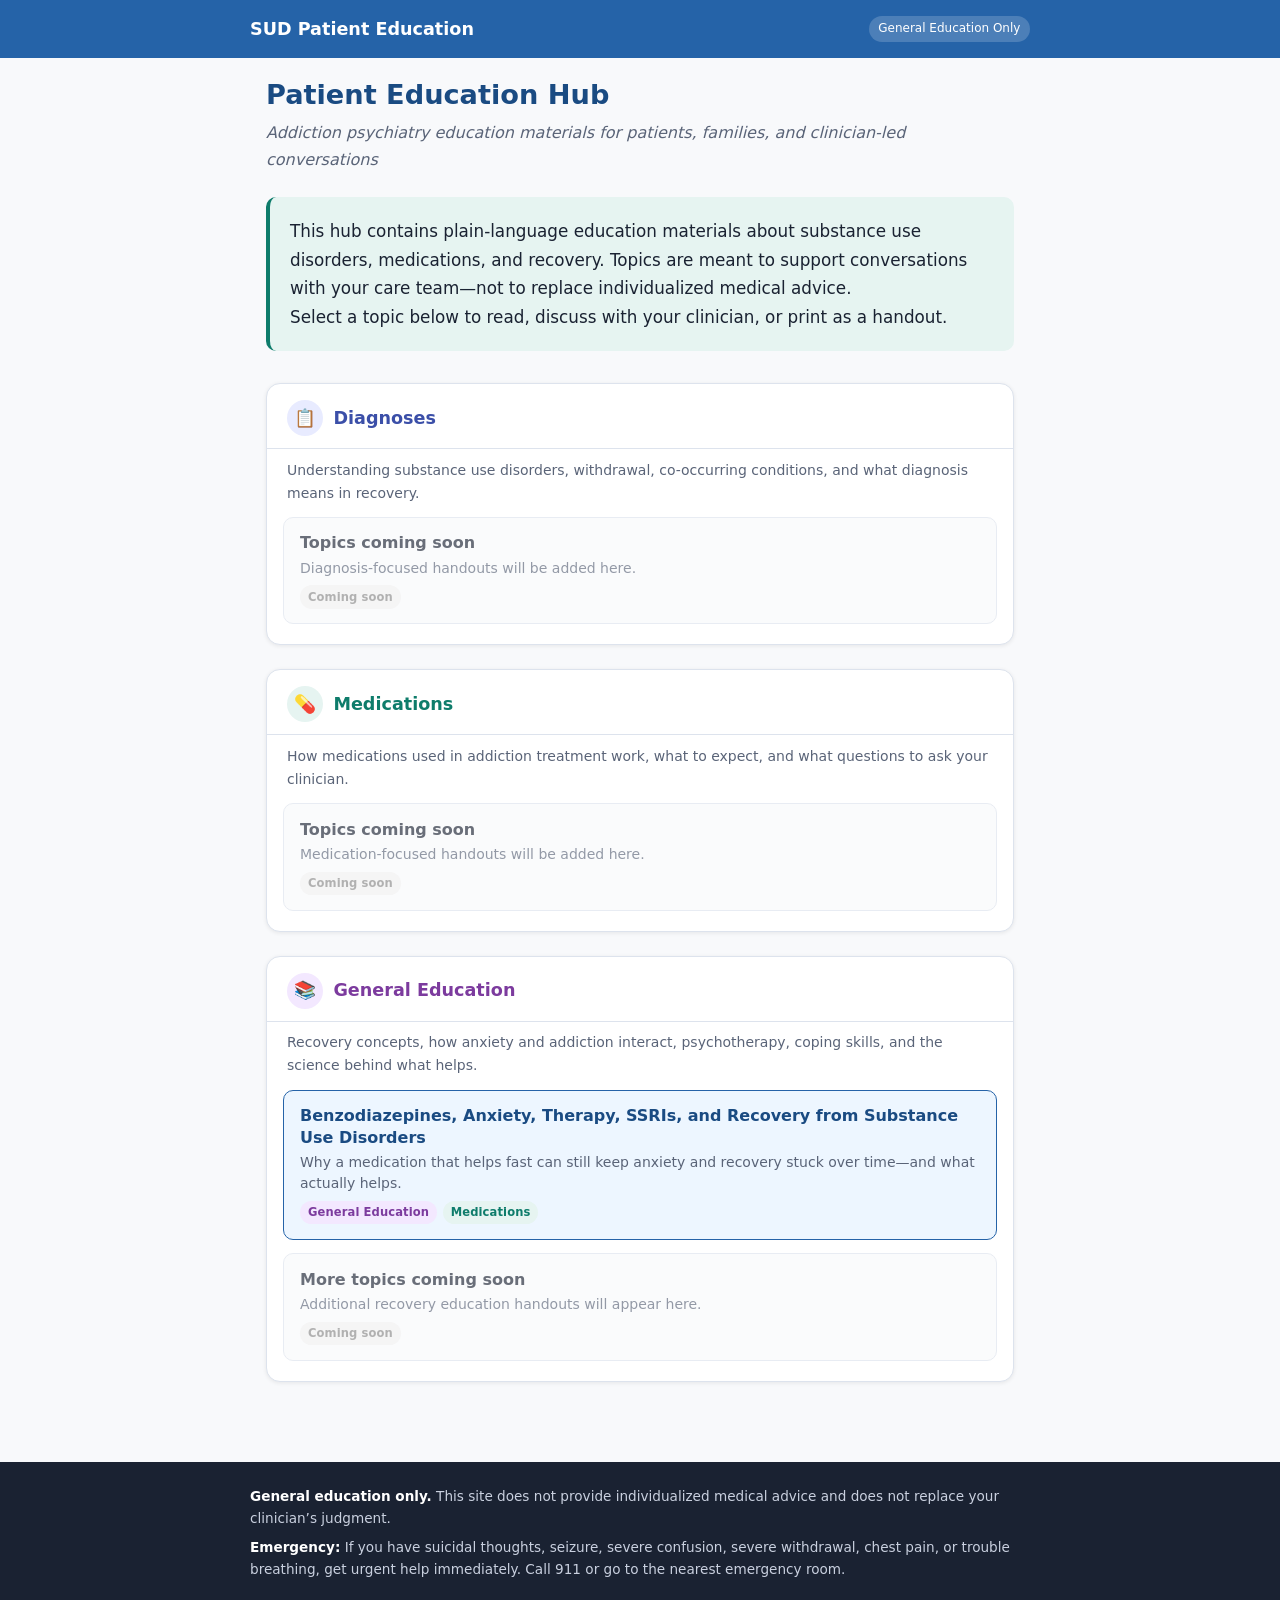
==== index.html @ 88c49a7f "Initial build: hub page, benzo/anxiety topic page, SVG diagrams, CSS, JS" ====
<!DOCTYPE html>
<html lang="en">
<head>
  <meta charset="UTF-8"/>
  <meta name="viewport" content="width=device-width, initial-scale=1.0"/>
  <title>Patient Education Hub | SUD &amp; Addiction Psychiatry</title>
  <meta name="description" content="Patient education hub for addiction psychiatry topics, medications, diagnoses, and recovery-focused handouts."/>
  <link rel="stylesheet" href="assets/css/styles.css"/>
  <link rel="stylesheet" href="assets/css/print.css"/>
</head>
<body>
  <a href="#main-content" class="skip-link">Skip to main content</a>

  <header class="site-header" role="banner">
    <div class="site-header__inner">
      <div class="site-header__title">
        <a href="index.html">SUD Patient Education</a>
      </div>
      <span class="site-header__badge">General Education Only</span>
    </div>
  </header>

  <main id="main-content" class="page-wrapper">
    <div class="page-title-block">
      <h1>Patient Education Hub</h1>
      <p class="page-subtitle">Addiction psychiatry education materials for patients, families, and clinician-led conversations</p>
    </div>

    <div class="hub-intro">
      <p>This hub contains plain-language education materials about substance use disorders, medications, and recovery.
         Topics are meant to support conversations with your care team&mdash;not to replace individualized medical advice.</p>
      <p>Select a topic below to read, discuss with your clinician, or print as a handout.</p>
    </div>

    <div class="hub-categories">

      <!-- Diagnoses -->
      <section class="hub-category hub-category--diag" aria-labelledby="cat-diag">
        <div class="hub-category__header">
          <div class="hub-category__icon" aria-hidden="true">&#x1F4CB;</div>
          <h2 class="hub-category__title" id="cat-diag">Diagnoses</h2>
        </div>
        <p class="hub-category__desc">Understanding substance use disorders, withdrawal, co-occurring conditions, and what diagnosis means in recovery.</p>
        <div class="topic-cards">
          <div class="topic-card topic-card--placeholder" aria-label="Coming soon">
            <div class="topic-card__title">Topics coming soon</div>
            <div class="topic-card__desc">Diagnosis-focused handouts will be added here.</div>
            <div class="tag-row"><span class="tag tag--coming">Coming soon</span></div>
          </div>
        </div>
      </section>

      <!-- Medications -->
      <section class="hub-category hub-category--med" aria-labelledby="cat-med">
        <div class="hub-category__header">
          <div class="hub-category__icon" aria-hidden="true">&#x1F48A;</div>
          <h2 class="hub-category__title" id="cat-med">Medications</h2>
        </div>
        <p class="hub-category__desc">How medications used in addiction treatment work, what to expect, and what questions to ask your clinician.</p>
        <div class="topic-cards">
          <div class="topic-card topic-card--placeholder" aria-label="Coming soon">
            <div class="topic-card__title">Topics coming soon</div>
            <div class="topic-card__desc">Medication-focused handouts will be added here.</div>
            <div class="tag-row"><span class="tag tag--coming">Coming soon</span></div>
          </div>
        </div>
      </section>

      <!-- General Education -->
      <section class="hub-category hub-category--gen" aria-labelledby="cat-gen">
        <div class="hub-category__header">
          <div class="hub-category__icon" aria-hidden="true">&#x1F4DA;</div>
          <h2 class="hub-category__title" id="cat-gen">General Education</h2>
        </div>
        <p class="hub-category__desc">Recovery concepts, how anxiety and addiction interact, psychotherapy, coping skills, and the science behind what helps.</p>
        <div class="topic-cards">

          <!-- Featured topic -->
          <a class="topic-card topic-card--featured"
             href="topics/benzodiazepines-anxiety-recovery.html"
             aria-label="Read: Benzodiazepines, Anxiety, Therapy, SSRIs, and Recovery from Substance Use Disorders">
            <div class="topic-card__title">Benzodiazepines, Anxiety, Therapy, SSRIs, and Recovery from Substance Use Disorders</div>
            <div class="topic-card__desc">Why a medication that helps fast can still keep anxiety and recovery stuck over time&mdash;and what actually helps.</div>
            <div class="tag-row">
              <span class="tag tag--gen">General Education</span>
              <span class="tag tag--med">Medications</span>
            </div>
          </a>

          <div class="topic-card topic-card--placeholder" aria-label="Coming soon">
            <div class="topic-card__title">More topics coming soon</div>
            <div class="topic-card__desc">Additional recovery education handouts will appear here.</div>
            <div class="tag-row"><span class="tag tag--coming">Coming soon</span></div>
          </div>

        </div>
      </section>

    </div><!-- .hub-categories -->
  </main>

  <footer class="site-footer" role="contentinfo">
    <div class="site-footer__inner">
      <p><strong>General education only.</strong> This site does not provide individualized medical advice and does not replace your clinician&rsquo;s judgment.</p>
      <p><strong>Emergency:</strong> If you have suicidal thoughts, seizure, severe confusion, severe withdrawal, chest pain, or trouble breathing, get urgent help immediately. Call 911 or go to the nearest emergency room.</p>
    </div>
  </footer>

  <script src="assets/js/app.js"></script>
</body>
</html>
---- assets/css/styles.css ----
/* ============================================================
   SUD Patient Education - styles.css
   Mobile-first. Single-column base. Scale up at 700px+.
   ============================================================ */

/* ---------- Reset ---------- */
*, *::before, *::after { box-sizing: border-box; margin: 0; padding: 0; }

:root {
  --bg:           #f8f9fb;
  --surface:      #ffffff;
  --border:       #dde3ed;
  --text:         #1a2232;
  --muted:        #5a6478;
  --primary:      #2563a8;
  --primary-dk:   #1a4b82;
  --accent:       #0e7c6b;
  --accent-lt:    #e6f4f1;
  --warn-bg:      #fef9ec;
  --warn-bdr:     #d4a017;
  --danger-bg:    #fef2f2;
  --danger-bdr:   #c0392b;
  --hub-diag:     #3b4fa8;
  --hub-med:      #0e7c6b;
  --hub-gen:      #7c3b9e;
  --r-sm:         6px;
  --r-md:         10px;
  --r-lg:         14px;
  --sh-sm:        0 1px 4px rgba(0,0,0,.08);
  --sh-md:        0 3px 10px rgba(0,0,0,.10);
  --font:         'Segoe UI', system-ui, -apple-system, sans-serif;
  --max-w:        780px;
}

html { font-size: 16px; scroll-behavior: smooth; }
body {
  font-family: var(--font);
  font-size: 1.0625rem;
  line-height: 1.65;
  color: var(--text);
  background: var(--bg);
  -webkit-text-size-adjust: 100%;
}
img, svg { max-width: 100%; height: auto; display: block; }
a { color: var(--primary); }
a:focus-visible { outline: 3px solid var(--primary); outline-offset: 2px; border-radius: 2px; }

.skip-link {
  position: absolute; left: -9999px; top: 0;
  background: var(--primary); color: #fff;
  padding: .5rem 1rem; z-index: 200;
  border-radius: 0 0 var(--r-sm) 0;
}
.skip-link:focus { left: 0; }

.site-header { background: var(--primary); color: #fff; padding: 1rem 1.25rem; }
.site-header__inner {
  max-width: var(--max-w); margin: 0 auto;
  display: flex; align-items: center;
  justify-content: space-between; gap: .75rem; flex-wrap: wrap;
}
.site-header__title { font-size: 1.1rem; font-weight: 700; line-height: 1.3; }
.site-header__title a { color: #fff; text-decoration: none; }
.site-header__title a:hover { text-decoration: underline; }
.site-header__badge {
  font-size: .75rem; background: rgba(255,255,255,.18);
  padding: .2rem .6rem; border-radius: 20px; white-space: nowrap;
}

.breadcrumb {
  background: #eef1f8; border-bottom: 1px solid var(--border);
  padding: .6rem 1.25rem; font-size: .85rem; color: var(--muted);
}
.breadcrumb__inner { max-width: var(--max-w); margin: 0 auto; }
.breadcrumb a { color: var(--primary); }
.breadcrumb__sep { margin: 0 .4rem; }

.page-wrapper { max-width: var(--max-w); margin: 0 auto; padding: 1.25rem 1rem 3rem; }

.topic-layout { display: grid; gap: 1.5rem; grid-template-columns: 1fr; }
@media (min-width: 700px) {
  .topic-layout { grid-template-columns: 1fr 280px; align-items: start; }
  .topic-main { order: 1; }
  .topic-sidebar { order: 2; position: sticky; top: 1rem; }
}

.page-title-block { margin-bottom: 1.5rem; }
.page-title-block h1 { font-size: clamp(1.25rem, 4vw, 1.7rem); line-height: 1.25; color: var(--primary-dk); margin-bottom: .5rem; }
.page-subtitle { font-size: 1rem; color: var(--muted); font-style: italic; }

.intro-banner {
  background: var(--accent-lt); border-left: 4px solid var(--accent);
  border-radius: var(--r-md); padding: 1rem 1.25rem;
  margin-bottom: 1.5rem; font-size: 1rem; line-height: 1.6;
}
.intro-banner p + p { margin-top: .5rem; }

.toolbar { display: flex; flex-wrap: wrap; gap: .5rem; margin-bottom: 1.5rem; }
.toolbar button {
  font-size: .85rem; padding: .5rem .9rem;
  border-radius: var(--r-sm); border: 1.5px solid var(--border);
  background: var(--surface); color: var(--text);
  cursor: pointer; line-height: 1.3;
  min-height: 44px; min-width: 44px;
  transition: background .15s, border-color .15s;
  font-family: var(--font);
}
.toolbar button:hover { background: #eef1f8; border-color: var(--primary); }
.toolbar button:focus-visible { outline: 3px solid var(--primary); outline-offset: 2px; }
.toolbar .btn-primary { background: var(--primary); color: #fff; border-color: var(--primary); }
.toolbar .btn-primary:hover { background: var(--primary-dk); }

.accordion-card {
  background: var(--surface); border: 1.5px solid var(--border);
  border-radius: var(--r-lg); box-shadow: var(--sh-sm);
  margin-bottom: 1rem; overflow: hidden;
}
.accordion-card__trigger {
  width: 100%; display: flex; align-items: center;
  justify-content: space-between; gap: .75rem;
  padding: 1rem 1.125rem; background: none; border: none;
  cursor: pointer; text-align: left;
  font-size: 1rem; font-weight: 600; color: var(--text);
  min-height: 56px; transition: background .15s;
  font-family: var(--font);
}
.accordion-card__trigger:hover { background: #f2f5fb; }
.accordion-card__trigger:focus-visible { outline: 3px solid var(--primary); outline-offset: -3px; }
.accordion-card__icon {
  flex-shrink: 0; width: 26px; height: 26px;
  border-radius: 50%; background: var(--primary); color: #fff;
  display: flex; align-items: center; justify-content: center;
  font-size: .8rem; transition: transform .25s, background .15s;
}
.accordion-card[aria-expanded="true"] .accordion-card__icon { transform: rotate(180deg); background: var(--accent); }
.accordion-card__summary { padding: 0 1.125rem .75rem; font-size: .97rem; color: var(--muted); line-height: 1.6; }
.accordion-card__body { display: none; padding: .25rem 1.125rem 1.125rem; border-top: 1px solid var(--border); }
.accordion-card[aria-expanded="true"] .accordion-card__body { display: block; }
.accordion-card__body p { margin-bottom: .75rem; }
.accordion-card__body p:last-child { margin-bottom: 0; }
.accordion-card__body ul { margin: .5rem 0 .75rem 1.25rem; line-height: 1.7; }

.deeper-dive { margin-top: 1rem; border: 1px solid var(--border); border-radius: var(--r-md); overflow: hidden; }
.deeper-dive__trigger {
  width: 100%; display: flex; align-items: center; gap: .5rem;
  padding: .65rem 1rem; background: #f5f7fb; border: none;
  cursor: pointer; font-size: .875rem; font-weight: 600;
  color: var(--primary); text-align: left; min-height: 44px;
  transition: background .15s; font-family: var(--font);
}
.deeper-dive__trigger:hover { background: #e8edf7; }
.deeper-dive__trigger:focus-visible { outline: 3px solid var(--primary); outline-offset: -2px; }
.deeper-dive__icon { font-size: .7rem; transition: transform .2s; }
.deeper-dive[aria-expanded="true"] .deeper-dive__icon { transform: rotate(90deg); }
.deeper-dive__body {
  display: none; padding: .875rem 1rem;
  font-size: .9rem; color: var(--muted); line-height: 1.65;
  background: #fafbfd;
}
.deeper-dive[aria-expanded="true"] .deeper-dive__body { display: block; }
.deeper-dive__body p { margin-bottom: .65rem; }
.deeper-dive__body p:last-child { margin-bottom: 0; }

.callout { border-radius: var(--r-md); padding: 1.1rem 1.25rem; margin-bottom: 1.25rem; font-size: .95rem; line-height: 1.65; }
.callout--ssri    { background: #edf6ff; border: 2px solid var(--primary); }
.callout--already { background: var(--warn-bg); border: 2px solid var(--warn-bdr); }
.callout--safety  { background: var(--danger-bg); border: 2px solid var(--danger-bdr); }
.callout__title { font-size: 1rem; font-weight: 700; margin-bottom: .6rem; display: flex; align-items: center; gap: .4rem; }
.callout--ssri    .callout__title { color: var(--primary-dk); }
.callout--already .callout__title { color: #8a5c00; }
.callout--safety  .callout__title { color: var(--danger-bdr); }
.callout p { margin-bottom: .5rem; }
.callout p:last-child { margin-bottom: 0; }
.callout ul { margin: .25rem 0 .5rem 1.25rem; }

.ssri-mobile-callout { display: block; margin-bottom: 1.5rem; }
.ssri-sidebar-only   { display: none; }
@media (min-width: 700px) {
  .ssri-mobile-callout { display: none; }
  .ssri-sidebar-only   { display: block; }
}

.diagram-wrap {
  margin: 1.25rem 0; border-radius: var(--r-md); overflow: hidden;
  border: 1px solid var(--border); background: #fff; padding: .75rem;
}
.diagram-wrap figcaption { font-size: .8rem; color: var(--muted); text-align: center; margin-top: .5rem; font-style: italic; }
.diagram-wrap svg { width: 100%; height: auto; }

.references { margin-top: 2rem; border-top: 2px solid var(--border); padding-top: 1.25rem; }
.references h2 { font-size: 1.1rem; margin-bottom: .75rem; color: var(--primary-dk); }
.references__intro { font-size: .9rem; color: var(--muted); margin-bottom: 1rem; font-style: italic; }
.ref-list { list-style: none; padding: 0; }
.ref-list li { font-size: .875rem; color: var(--muted); padding: .5rem 0; border-bottom: 1px solid #eee; line-height: 1.5; }
.ref-list li:last-child { border-bottom: none; }
.ref-list strong { color: var(--text); }
.ref-list a { word-break: break-all; font-size: .825rem; }

.site-footer { background: #1a2232; color: #c9d0df; font-size: .85rem; line-height: 1.6; padding: 1.5rem 1.25rem; margin-top: 2rem; }
.site-footer__inner { max-width: var(--max-w); margin: 0 auto; }
.site-footer p { margin-bottom: .5rem; }
.site-footer p:last-child { margin-bottom: 0; }
.site-footer strong { color: #fff; }
.site-footer a { color: #a3c4e8; }

.hub-intro { font-size: 1.05rem; line-height: 1.7; margin-bottom: 2rem; padding: 1.25rem; background: var(--accent-lt); border-left: 4px solid var(--accent); border-radius: var(--r-md); }
.hub-categories { display: grid; gap: 1.5rem; }
.hub-category { background: var(--surface); border: 1.5px solid var(--border); border-radius: var(--r-lg); box-shadow: var(--sh-sm); overflow: hidden; }
.hub-category__header { padding: 1rem 1.25rem .75rem; border-bottom: 1px solid var(--border); display: flex; align-items: center; gap: .65rem; }
.hub-category__icon { width: 36px; height: 36px; border-radius: 50%; display: flex; align-items: center; justify-content: center; font-size: 1.1rem; flex-shrink: 0; }
.hub-category--diag .hub-category__icon { background: #e8ebff; }
.hub-category--med  .hub-category__icon { background: #e6f4f1; }
.hub-category--gen  .hub-category__icon { background: #f3e8ff; }
.hub-category__title { font-size: 1.1rem; font-weight: 700; }
.hub-category--diag .hub-category__title { color: var(--hub-diag); }
.hub-category--med  .hub-category__title { color: var(--hub-med);  }
.hub-category--gen  .hub-category__title { color: var(--hub-gen);  }
.hub-category__desc { padding: .6rem 1.25rem .75rem; font-size: .875rem; color: var(--muted); }
.topic-cards { padding: 0 1rem 1.25rem; display: flex; flex-direction: column; gap: .85rem; }
.topic-card {
  background: #f8f9fb; border: 1.5px solid var(--border);
  border-radius: var(--r-md); padding: .9rem 1rem;
  text-decoration: none; color: var(--text); display: block;
  transition: border-color .15s, box-shadow .15s, background .15s;
}
.topic-card:hover { border-color: var(--primary); box-shadow: var(--sh-md); background: #eef2fb; }
.topic-card--featured { background: #edf6ff; border-color: var(--primary); }
.topic-card__title { font-weight: 600; font-size: 1rem; margin-bottom: .25rem; line-height: 1.35; }
.topic-card--featured .topic-card__title { color: var(--primary-dk); }
.topic-card__desc { font-size: .875rem; color: var(--muted); line-height: 1.5; margin-bottom: .4rem; }
.tag-row { display: flex; flex-wrap: wrap; gap: .35rem; margin-top: .3rem; }
.tag { font-size: .72rem; padding: .15rem .5rem; border-radius: 12px; font-weight: 600; letter-spacing: .01em; }
.tag--gen    { background: #f3e8ff; color: var(--hub-gen); }
.tag--med    { background: var(--accent-lt); color: var(--accent); }
.tag--coming { background: #f0f0f0; color: #888; }
.topic-card--placeholder { opacity: .65; cursor: default; }
.topic-card--placeholder:hover { border-color: var(--border); box-shadow: none; background: #f8f9fb; }

.visually-hidden { position: absolute; width: 1px; height: 1px; padding: 0; margin: -1px; overflow: hidden; clip: rect(0,0,0,0); white-space: nowrap; border: 0; }
---- assets/css/print.css ----
/* SUD Patient Education - print.css */
@media print {
  .site-header, .breadcrumb, .toolbar,
  .accordion-card__trigger, .deeper-dive__trigger,
  .skip-link, .site-footer, .ssri-mobile-callout, nav { display: none !important; }

  body, .page-wrapper, .accordion-card, .callout, .hub-category {
    background: #fff !important; color: #000 !important;
    box-shadow: none !important; border-color: #ccc !important;
  }

  .accordion-card__body, .deeper-dive__body { display: block !important; }
  .topic-layout { display: block !important; }
  .topic-sidebar { margin-top: 1.5rem; }
  .ssri-sidebar-only { display: block !important; }
  .callout { page-break-inside: avoid; border: 1.5px solid #aaa !important; }

  h1 { font-size: 18pt; } h2 { font-size: 14pt; } h3 { font-size: 12pt; }
  body { font-size: 11pt; line-height: 1.55; }
  h1, h2, h3, h4 { page-break-after: avoid; }
  .accordion-card { page-break-inside: avoid; margin-bottom: 1rem; }
  .ref-list a::after { content: " (" attr(href) ")"; font-size: 8pt; color: #555; }
  .diagram-wrap { page-break-inside: avoid; border: 1px solid #ddd !important; }
  .references { border-top: 1.5px solid #aaa; }
  .print-footer-disclaimer { margin-top: 2rem; border-top: 1px solid #aaa; padding-top: .75rem; font-size: 9pt; color: #555; }
  @page { margin: 1.75cm 2cm; }
}
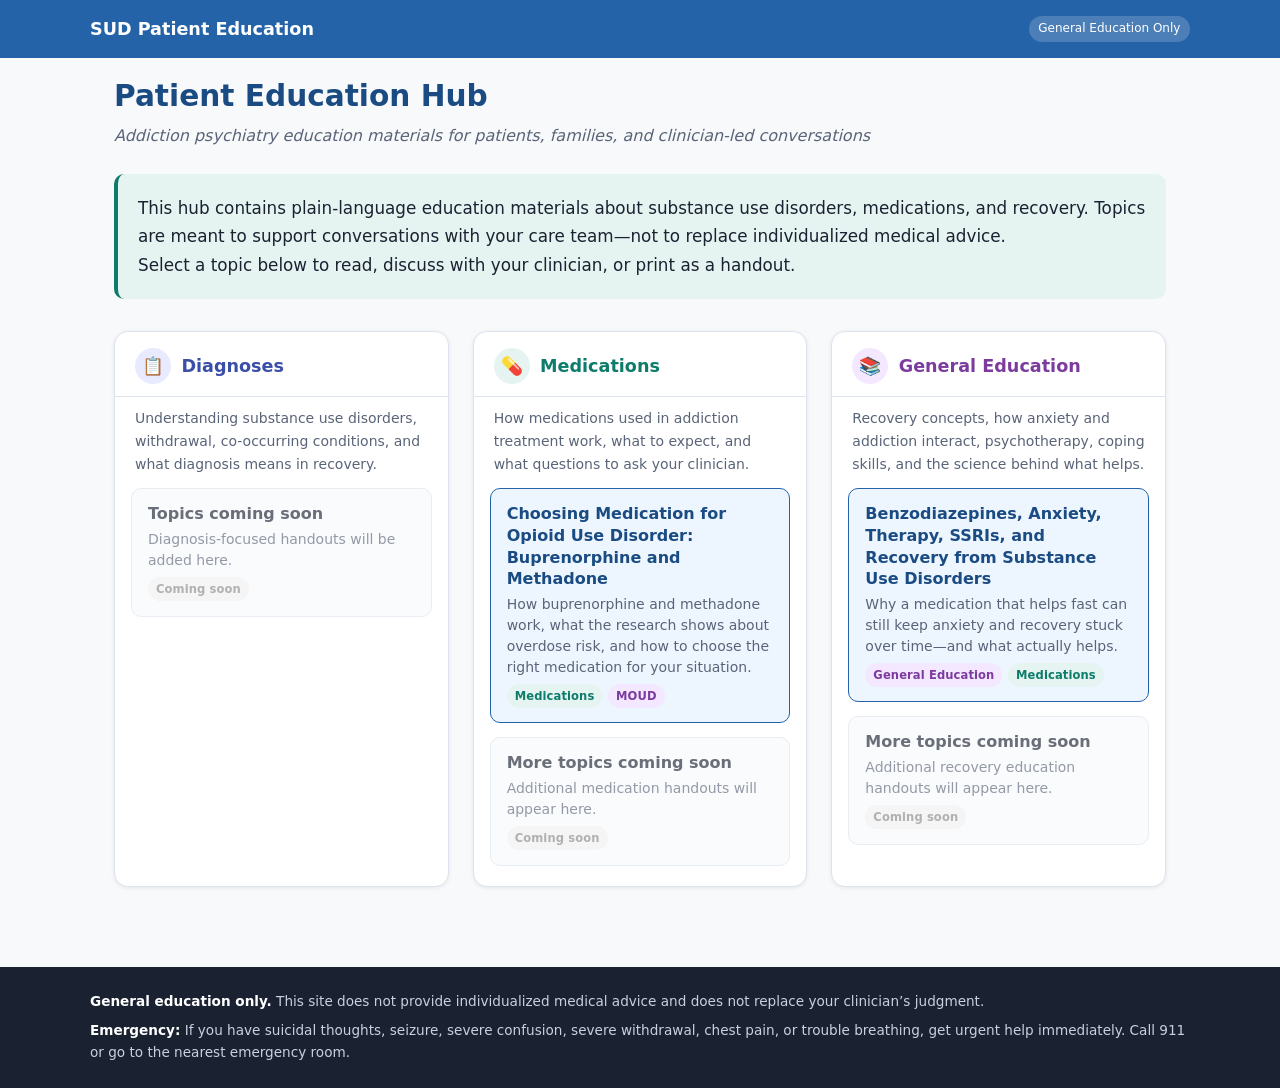
==== commit 6041c8ff: "Add MOUD card to Medications section of hub index" ====
--- a/index.html
+++ b/index.html
@@ -58,11 +58,25 @@
         </div>
         <p class="hub-category__desc">How medications used in addiction treatment work, what to expect, and what questions to ask your clinician.</p>
         <div class="topic-cards">
+
+          <!-- MOUD card -->
+          <a class="topic-card topic-card--featured"
+             href="topics/moud-buprenorphine-methadone.html"
+             aria-label="Read: Choosing Medication for Opioid Use Disorder — Buprenorphine and Methadone">
+            <div class="topic-card__title">Choosing Medication for Opioid Use Disorder: Buprenorphine and Methadone</div>
+            <div class="topic-card__desc">How buprenorphine and methadone work, what the research shows about overdose risk, and how to choose the right medication for your situation.</div>
+            <div class="tag-row">
+              <span class="tag tag--med">Medications</span>
+              <span class="tag tag--gen">MOUD</span>
+            </div>
+          </a>
+
           <div class="topic-card topic-card--placeholder" aria-label="Coming soon">
-            <div class="topic-card__title">Topics coming soon</div>
-            <div class="topic-card__desc">Medication-focused handouts will be added here.</div>
+            <div class="topic-card__title">More topics coming soon</div>
+            <div class="topic-card__desc">Additional medication handouts will appear here.</div>
             <div class="tag-row"><span class="tag tag--coming">Coming soon</span></div>
           </div>
+
         </div>
       </section>
 
--- a/assets/css/styles.css
+++ b/assets/css/styles.css
@@ -1,6 +1,6 @@
 /* ============================================================
    SUD Patient Education - styles.css
-   Mobile-first. Single-column base. Scale up at 700px+.
+   Mobile-first. Single-column always.
    ============================================================ */
 
 /* ---------- Reset ---------- */
@@ -29,7 +29,7 @@
   --sh-sm:        0 1px 4px rgba(0,0,0,.08);
   --sh-md:        0 3px 10px rgba(0,0,0,.10);
   --font:         'Segoe UI', system-ui, -apple-system, sans-serif;
-  --max-w:        780px;
+  --max-w:        1100px;
 }
 
 html { font-size: 16px; scroll-behavior: smooth; }
@@ -75,17 +75,13 @@
 .breadcrumb a { color: var(--primary); }
 .breadcrumb__sep { margin: 0 .4rem; }
 
-.page-wrapper { max-width: var(--max-w); margin: 0 auto; padding: 1.25rem 1rem 3rem; }
-
-.topic-layout { display: grid; gap: 1.5rem; grid-template-columns: 1fr; }
-@media (min-width: 700px) {
-  .topic-layout { grid-template-columns: 1fr 280px; align-items: start; }
-  .topic-main { order: 1; }
-  .topic-sidebar { order: 2; position: sticky; top: 1rem; }
-}
+.page-wrapper { max-width: var(--max-w); margin: 0 auto; padding: 1.25rem 1.5rem 3rem; }
+
+/* Single column layout - no sidebar */
+.topic-layout { display: block; }
 
 .page-title-block { margin-bottom: 1.5rem; }
-.page-title-block h1 { font-size: clamp(1.25rem, 4vw, 1.7rem); line-height: 1.25; color: var(--primary-dk); margin-bottom: .5rem; }
+.page-title-block h1 { font-size: clamp(1.25rem, 4vw, 1.85rem); line-height: 1.25; color: var(--primary-dk); margin-bottom: .5rem; }
 .page-subtitle { font-size: 1rem; color: var(--muted); font-style: italic; }
 
 .intro-banner {
@@ -97,7 +93,7 @@
 
 .toolbar { display: flex; flex-wrap: wrap; gap: .5rem; margin-bottom: 1.5rem; }
 .toolbar button {
-  font-size: .85rem; padding: .5rem .9rem;
+  font-size: .875rem; padding: .5rem 1rem;
   border-radius: var(--r-sm); border: 1.5px solid var(--border);
   background: var(--surface); color: var(--text);
   cursor: pointer; line-height: 1.3;
@@ -115,6 +111,7 @@
   border-radius: var(--r-lg); box-shadow: var(--sh-sm);
   margin-bottom: 1rem; overflow: hidden;
 }
+.accordion-card--ssri { border-color: var(--primary); border-width: 2px; }
 .accordion-card__trigger {
   width: 100%; display: flex; align-items: center;
   justify-content: space-between; gap: .75rem;
@@ -124,7 +121,9 @@
   min-height: 56px; transition: background .15s;
   font-family: var(--font);
 }
+.accordion-card--ssri .accordion-card__trigger { color: var(--primary-dk); background: #edf6ff; }
 .accordion-card__trigger:hover { background: #f2f5fb; }
+.accordion-card--ssri .accordion-card__trigger:hover { background: #ddeeff; }
 .accordion-card__trigger:focus-visible { outline: 3px solid var(--primary); outline-offset: -3px; }
 .accordion-card__icon {
   flex-shrink: 0; width: 26px; height: 26px;
@@ -134,6 +133,7 @@
 }
 .accordion-card[aria-expanded="true"] .accordion-card__icon { transform: rotate(180deg); background: var(--accent); }
 .accordion-card__summary { padding: 0 1.125rem .75rem; font-size: .97rem; color: var(--muted); line-height: 1.6; }
+.accordion-card--ssri .accordion-card__summary { background: #edf6ff; padding-top: .25rem; }
 .accordion-card__body { display: none; padding: .25rem 1.125rem 1.125rem; border-top: 1px solid var(--border); }
 .accordion-card[aria-expanded="true"] .accordion-card__body { display: block; }
 .accordion-card__body p { margin-bottom: .75rem; }
@@ -161,6 +161,7 @@
 .deeper-dive__body p { margin-bottom: .65rem; }
 .deeper-dive__body p:last-child { margin-bottom: 0; }
 
+/* Inline callout cards (no sidebar) */
 .callout { border-radius: var(--r-md); padding: 1.1rem 1.25rem; margin-bottom: 1.25rem; font-size: .95rem; line-height: 1.65; }
 .callout--ssri    { background: #edf6ff; border: 2px solid var(--primary); }
 .callout--already { background: var(--warn-bg); border: 2px solid var(--warn-bdr); }
@@ -173,19 +174,25 @@
 .callout p:last-child { margin-bottom: 0; }
 .callout ul { margin: .25rem 0 .5rem 1.25rem; }
 
-.ssri-mobile-callout { display: block; margin-bottom: 1.5rem; }
-.ssri-sidebar-only   { display: none; }
+/* Callout row: side-by-side on wide screens, stacked on mobile */
+.callout-row { display: grid; gap: 1rem; grid-template-columns: 1fr; margin-bottom: 1.5rem; }
 @media (min-width: 700px) {
-  .ssri-mobile-callout { display: none; }
-  .ssri-sidebar-only   { display: block; }
-}
-
+  .callout-row { grid-template-columns: 1fr 1fr; }
+}
+
+/* Diagrams: fill the card, scale text, readable on all screen sizes */
 .diagram-wrap {
   margin: 1.25rem 0; border-radius: var(--r-md); overflow: hidden;
-  border: 1px solid var(--border); background: #fff; padding: .75rem;
-}
-.diagram-wrap figcaption { font-size: .8rem; color: var(--muted); text-align: center; margin-top: .5rem; font-style: italic; }
-.diagram-wrap svg { width: 100%; height: auto; }
+  border: 1px solid var(--border); background: #fff;
+  padding: 1rem;
+}
+.diagram-wrap figcaption { font-size: .85rem; color: var(--muted); text-align: center; margin-top: .75rem; font-style: italic; }
+.diagram-wrap img,
+.diagram-wrap svg {
+  width: 100%;
+  height: auto;
+  display: block;
+}
 
 .references { margin-top: 2rem; border-top: 2px solid var(--border); padding-top: 1.25rem; }
 .references h2 { font-size: 1.1rem; margin-bottom: .75rem; color: var(--primary-dk); }
@@ -205,6 +212,9 @@
 
 .hub-intro { font-size: 1.05rem; line-height: 1.7; margin-bottom: 2rem; padding: 1.25rem; background: var(--accent-lt); border-left: 4px solid var(--accent); border-radius: var(--r-md); }
 .hub-categories { display: grid; gap: 1.5rem; }
+@media (min-width: 700px) {
+  .hub-categories { grid-template-columns: repeat(auto-fill, minmax(300px, 1fr)); }
+}
 .hub-category { background: var(--surface); border: 1.5px solid var(--border); border-radius: var(--r-lg); box-shadow: var(--sh-sm); overflow: hidden; }
 .hub-category__header { padding: 1rem 1.25rem .75rem; border-bottom: 1px solid var(--border); display: flex; align-items: center; gap: .65rem; }
 .hub-category__icon { width: 36px; height: 36px; border-radius: 50%; display: flex; align-items: center; justify-content: center; font-size: 1.1rem; flex-shrink: 0; }
@@ -236,4 +246,6 @@
 .topic-card--placeholder { opacity: .65; cursor: default; }
 .topic-card--placeholder:hover { border-color: var(--border); box-shadow: none; background: #f8f9fb; }
 
+.print-footer-disclaimer { display: none; }
+
 .visually-hidden { position: absolute; width: 1px; height: 1px; padding: 0; margin: -1px; overflow: hidden; clip: rect(0,0,0,0); white-space: nowrap; border: 0; }
